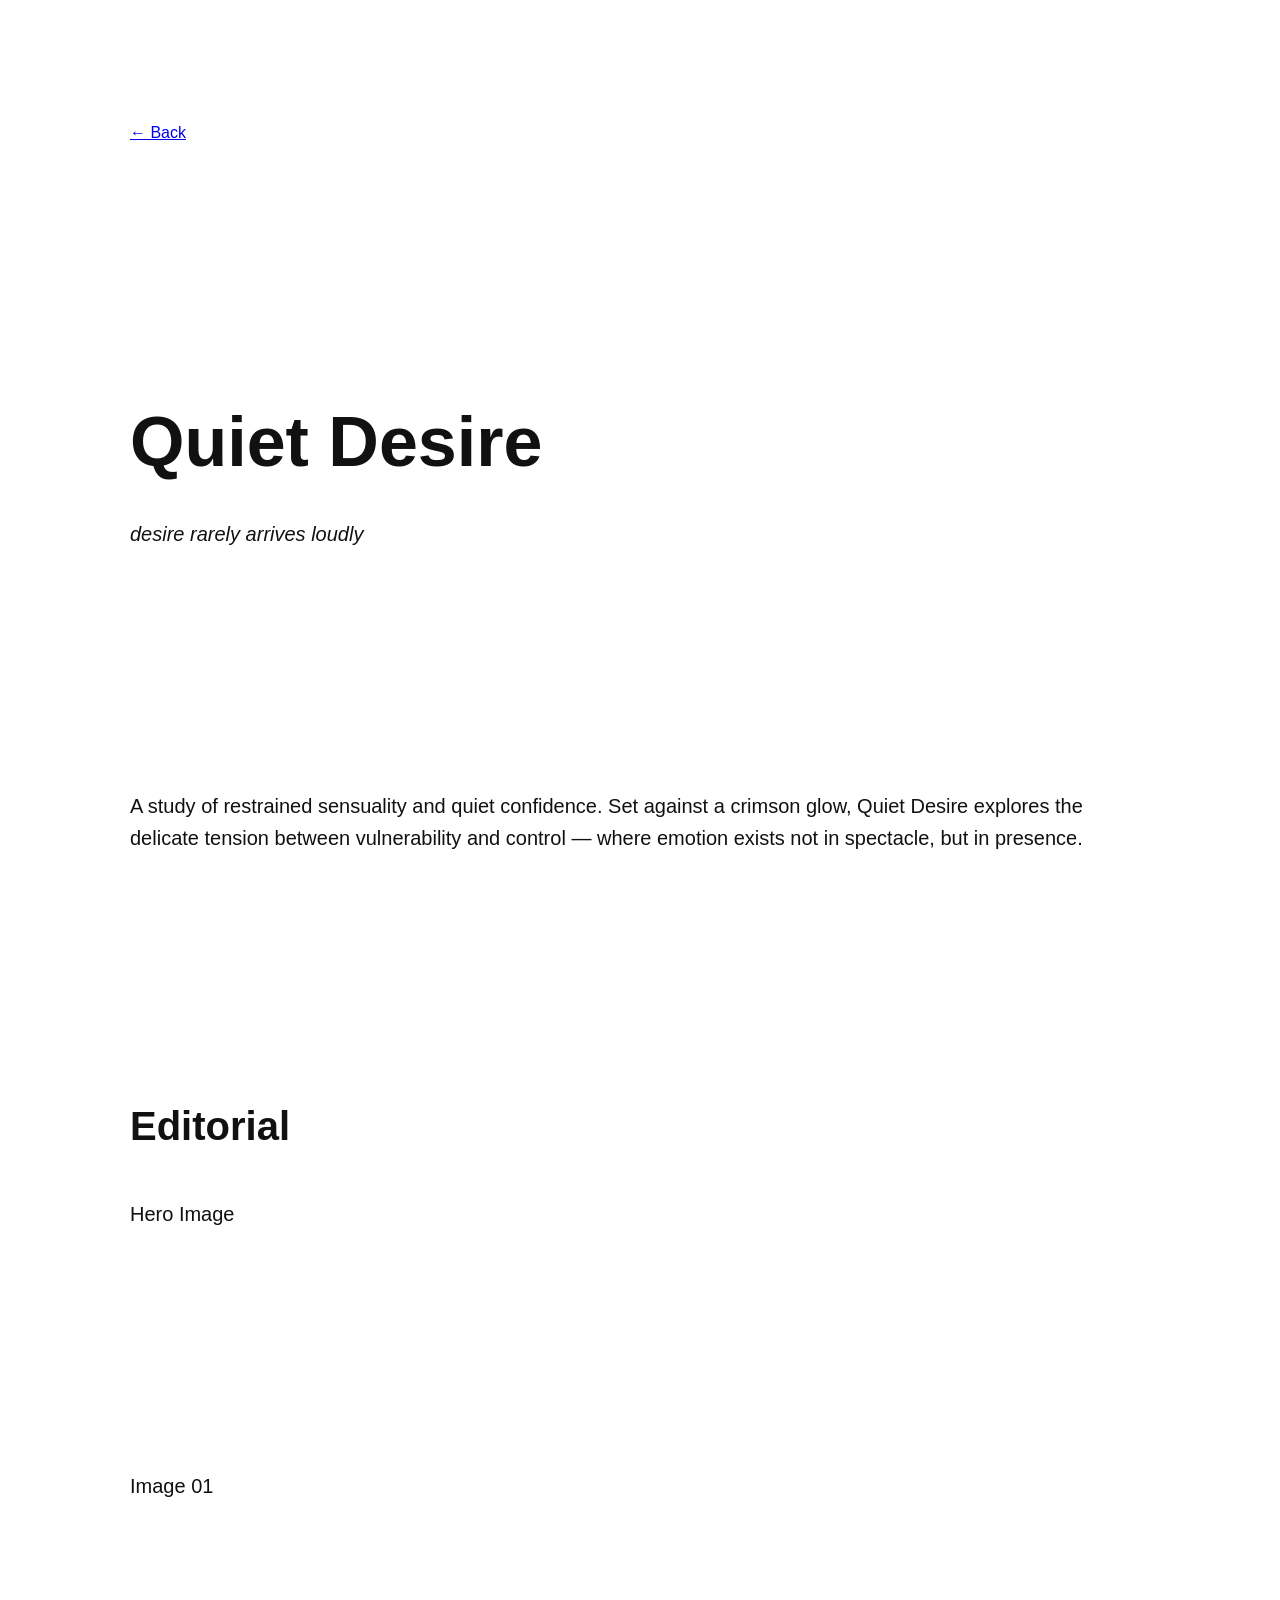
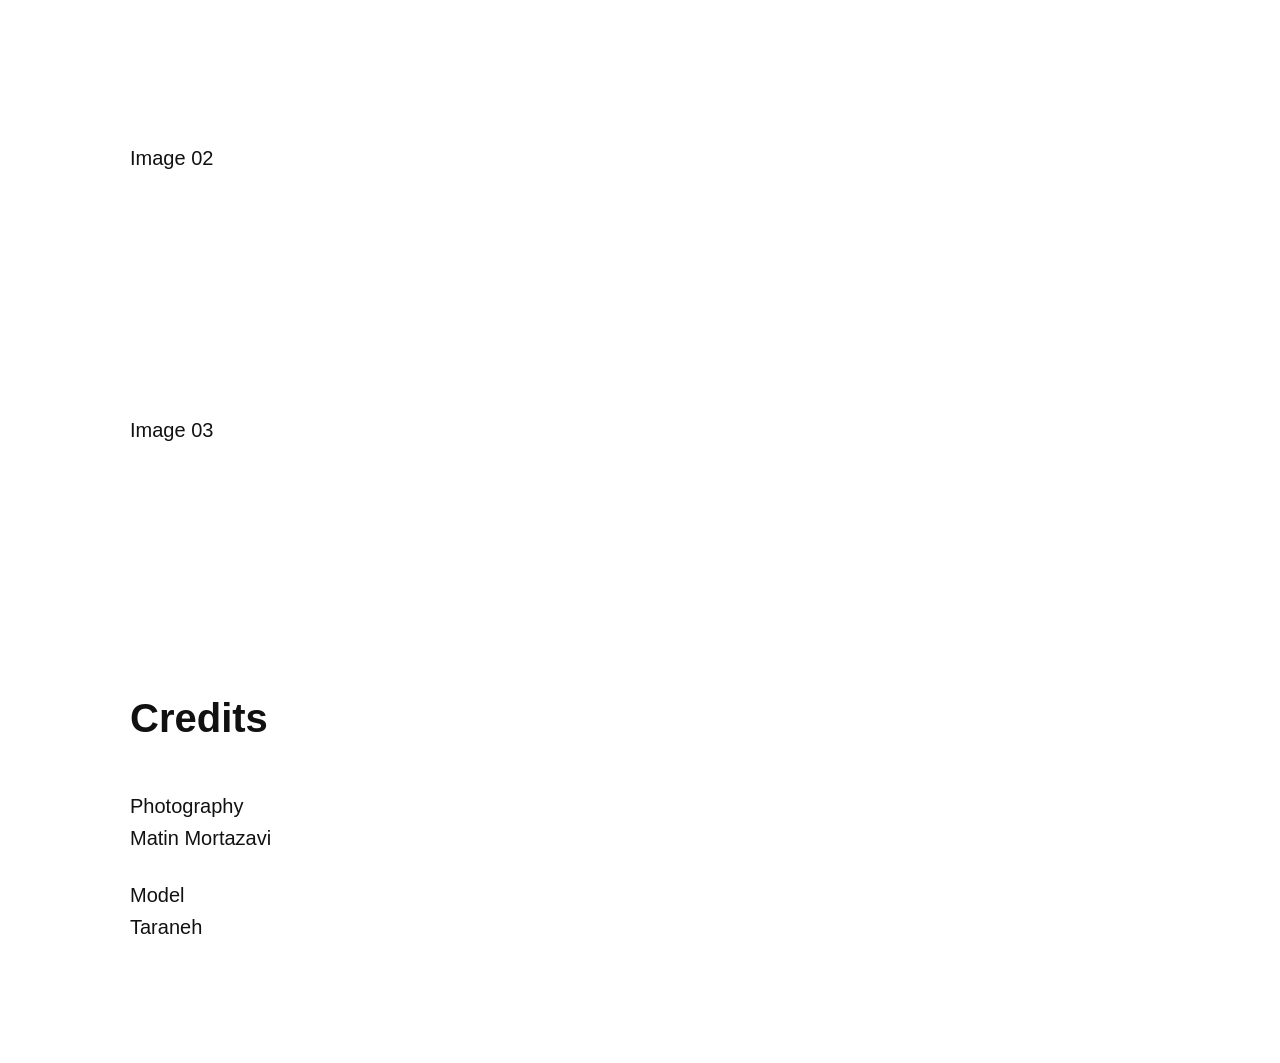
==== projects/quiet-desire.html @ 93c582f3 "Build Quiet Desire page Create the first editorial project layout." ====
<!DOCTYPE html>
<html lang="en">

<head>

<meta charset="UTF-8">

<meta name="viewport" content="width=device-width, initial-scale=1.0">

<title>Quiet Desire</title>

<link rel="stylesheet" href="../style.css">

</head>

<body>

<section>

<a href="../index.html">← Back</a>

</section>

<section>

<h1>Quiet Desire</h1>

<p><em>desire rarely arrives loudly</em></p>

</section>

<section>

<p>

A study of restrained sensuality and quiet confidence.

Set against a crimson glow, Quiet Desire explores the delicate tension between vulnerability and control — where emotion exists not in spectacle, but in presence.

</p>

</section>

<section>

<h2>Editorial</h2>

<p>
Hero Image
</p>

</section>

<section>

<p>
Image 01
</p>

</section>

<section>

<p>
Image 02
</p>

</section>

<section>

<p>
Image 03
</p>

</section>

<section>

<h2>Credits</h2>

<p>

Photography<br>
Matin Mortazavi

</p>

<br>

<p>

Model<br>
Taraneh

</p>

</section>

</body>

</html>
---- style.css ----
*{
    margin:0;
    padding:0;
    box-sizing:border-box;
}

body{
    background:#fff;
    color:#111;
    font-family:Arial, Helvetica, sans-serif;
    line-height:1.6;
}

section{
    max-width:1100px;
    margin:auto;
    padding:120px 40px;
}

h1{
    font-size:70px;
    margin-bottom:20px;
}

h2{
    font-size:40px;
    margin-bottom:40px;
}

p{
    font-size:20px;
}

.project{
    display:block;
    padding:20px 0;
    border-bottom:1px solid #ddd;
    color:#111;
    text-decoration:none;
    font-size:30px;
}

.project:hover{
    opacity:.5;
}
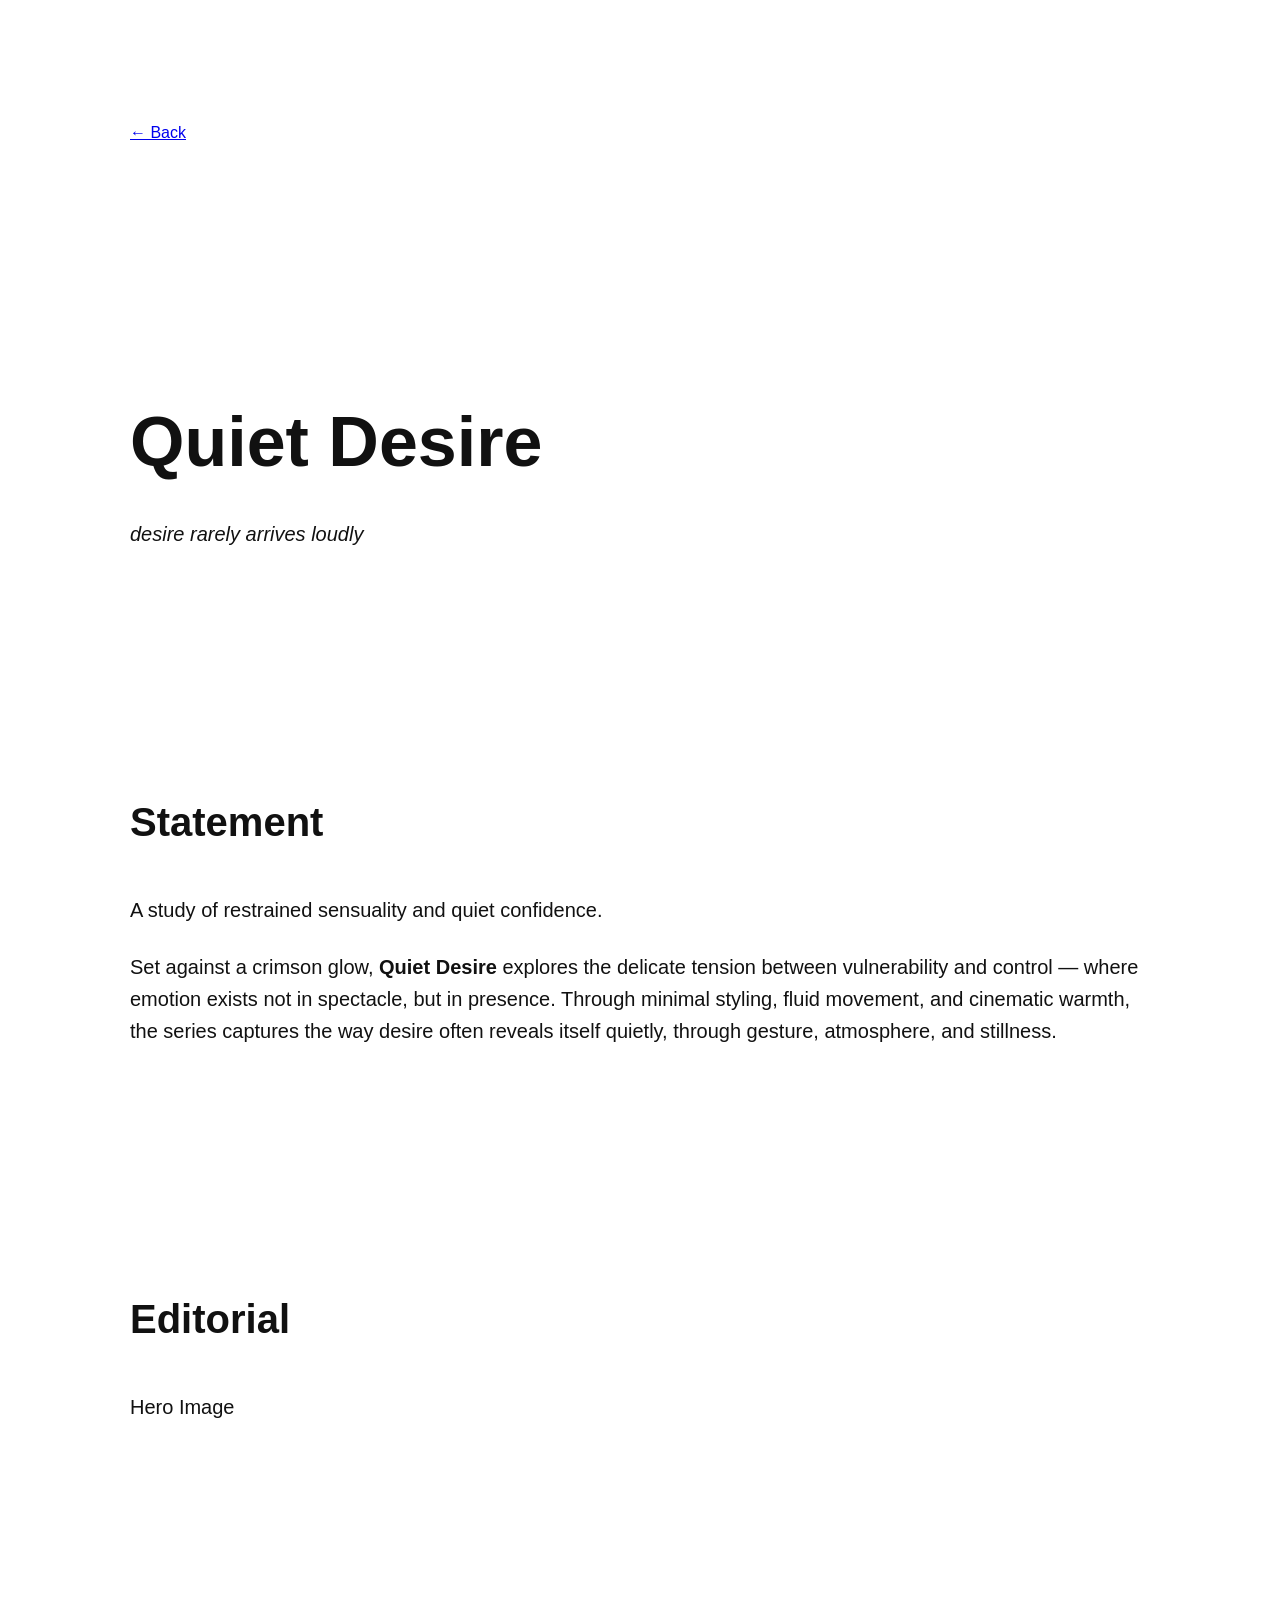
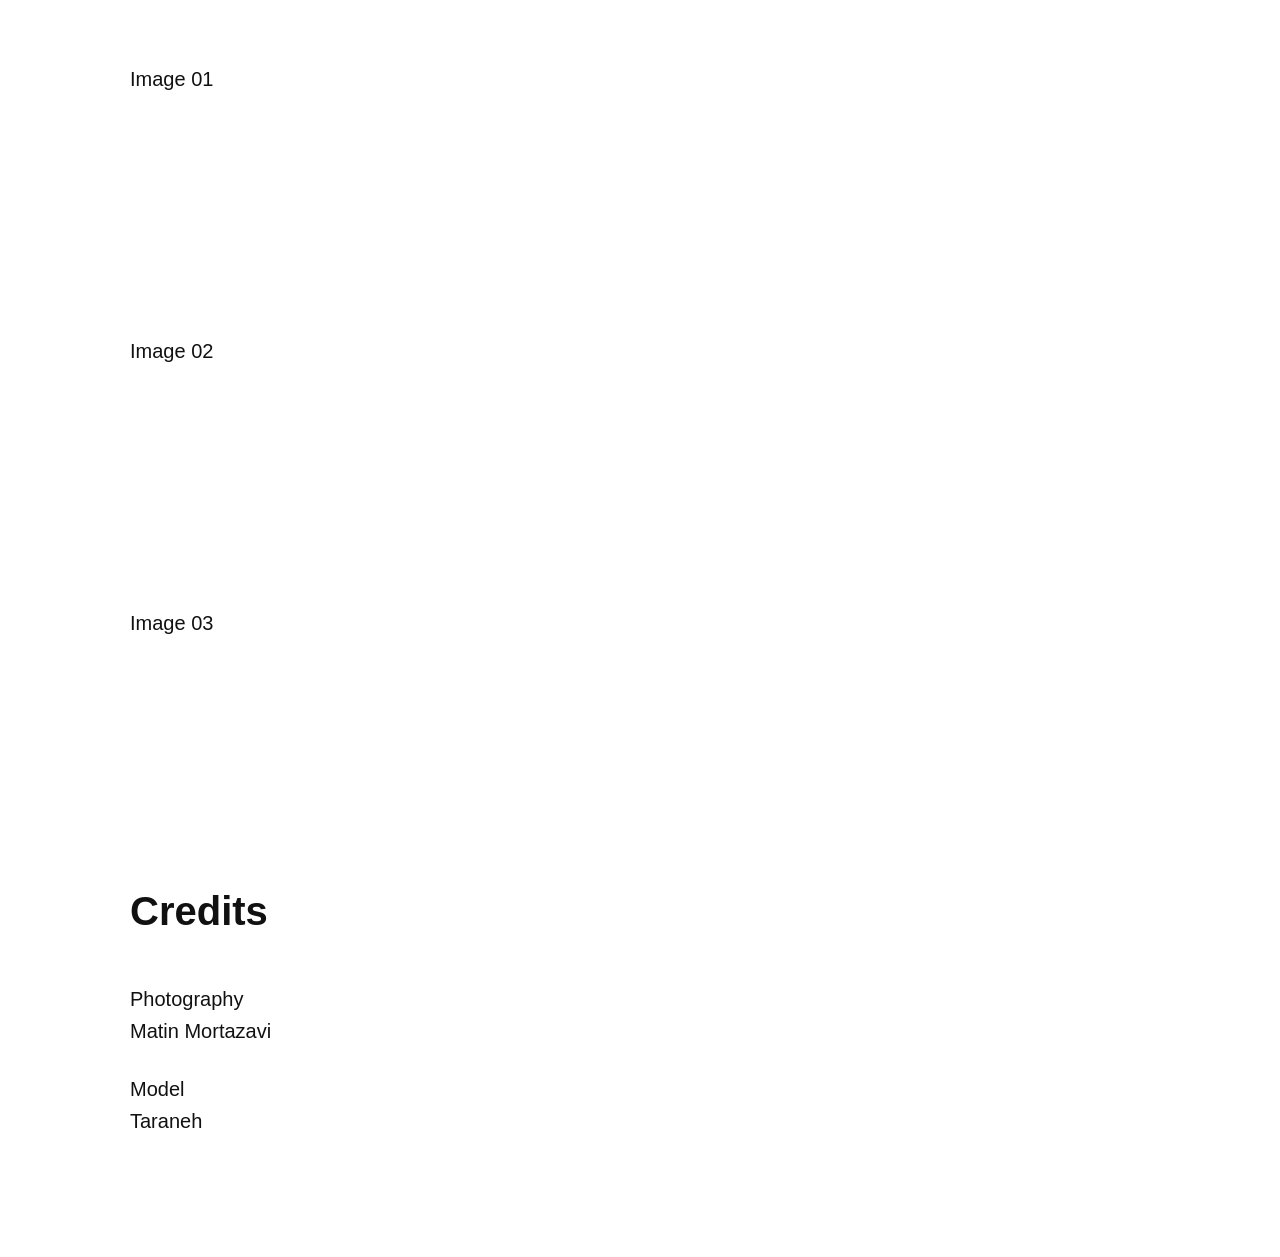
==== commit 13490997: "Update quiet-desire.html" ====
--- a/projects/quiet-desire.html
+++ b/projects/quiet-desire.html
@@ -31,11 +31,19 @@
 
 <section>
 
+<h2>Statement</h2>
+
 <p>
 
 A study of restrained sensuality and quiet confidence.
 
-Set against a crimson glow, Quiet Desire explores the delicate tension between vulnerability and control — where emotion exists not in spectacle, but in presence.
+</p>
+
+<br>
+
+<p>
+
+Set against a crimson glow, <strong>Quiet Desire</strong> explores the delicate tension between vulnerability and control — where emotion exists not in spectacle, but in presence. Through minimal styling, fluid movement, and cinematic warmth, the series captures the way desire often reveals itself quietly, through gesture, atmosphere, and stillness.
 
 </p>
 
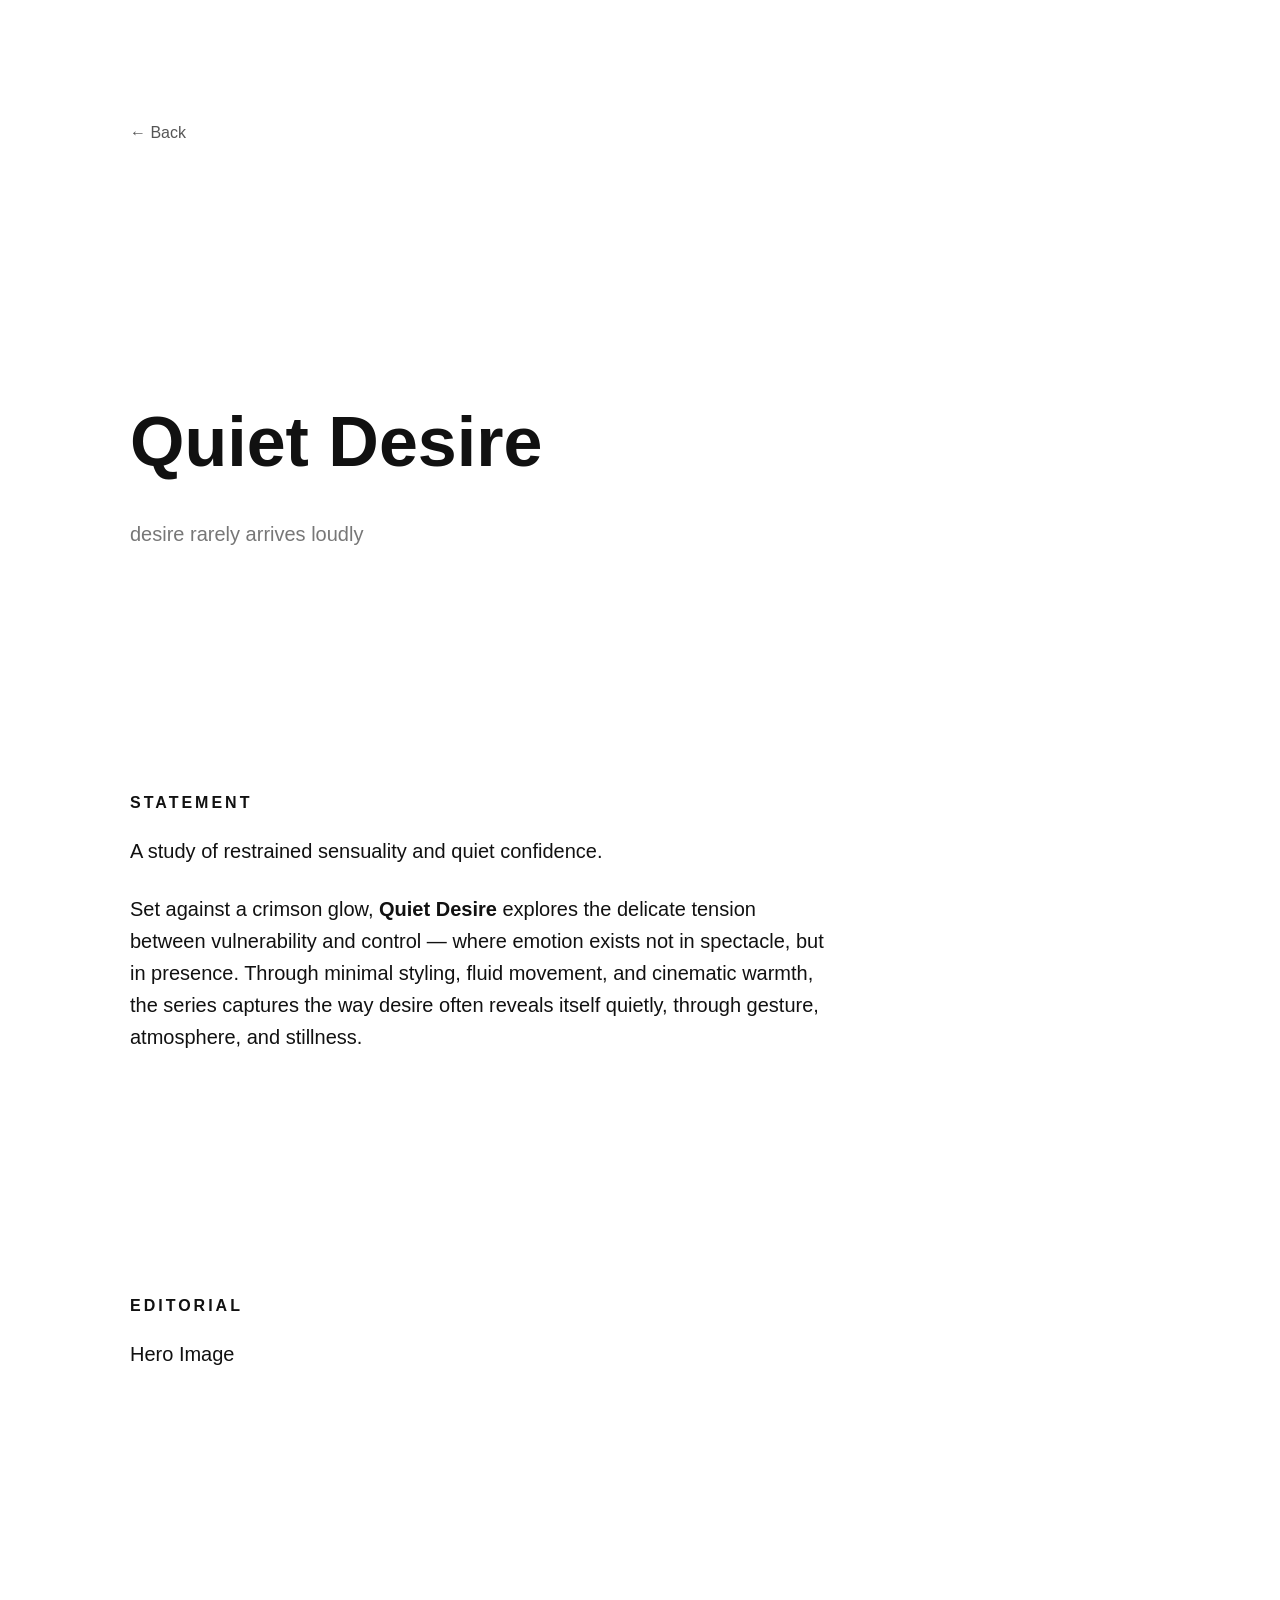
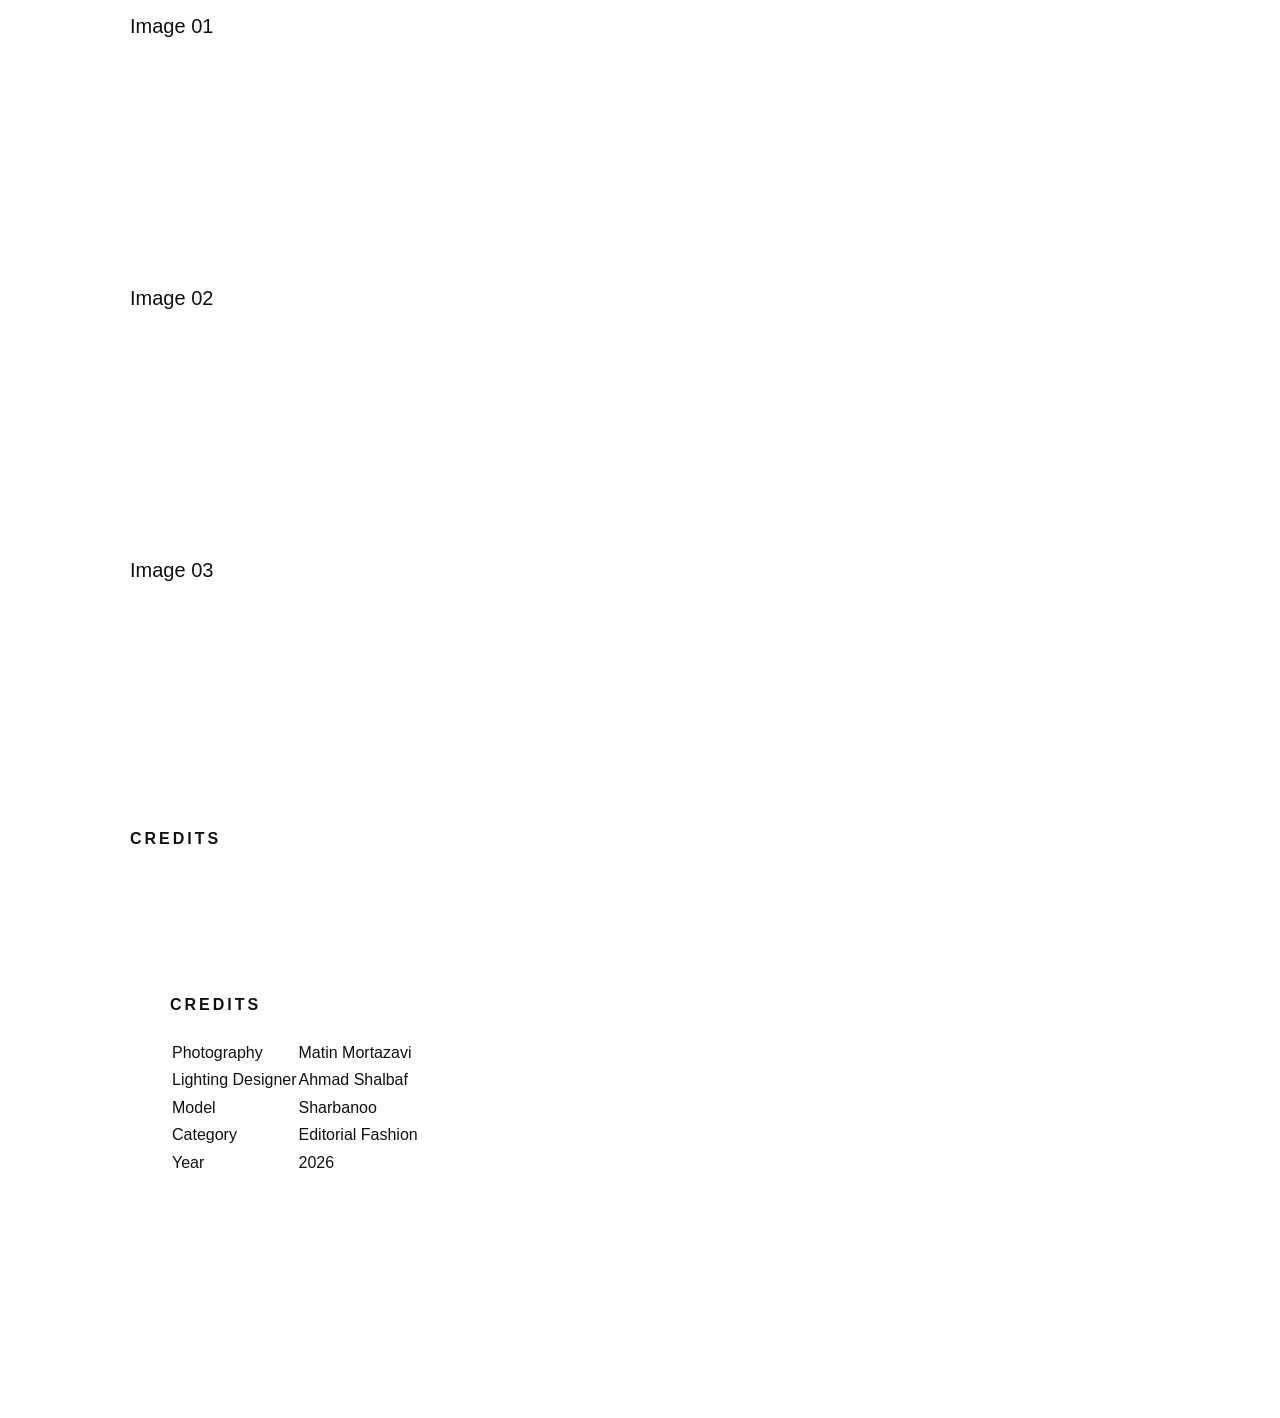
==== commit fbf4b272: "Update quiet-desire.html" ====
--- a/projects/quiet-desire.html
+++ b/projects/quiet-desire.html
@@ -87,21 +87,38 @@
 
 <h2>Credits</h2>
 
-<p>
+<section>
 
-Photography<br>
-Matin Mortazavi
+<h2>Credits</h2>
 
-</p>
+<table class="credits">
 
-<br>
+<tr>
+<td>Photography</td>
+<td>Matin Mortazavi</td>
+</tr>
 
-<p>
+  <tr>
+<td>Lighting Designer</td>
+<td>Ahmad Shalbaf</td>
+</tr>
 
-Model<br>
-Taraneh
+<tr>
+<td>Model</td>
+<td>Sharbanoo</td>
+</tr>
 
-</p>
+<tr>
+<td>Category</td>
+<td>Editorial Fashion</td>
+</tr>
+
+<tr>
+<td>Year</td>
+<td>2026</td>
+</tr>
+
+</table>
 
 </section>
 
--- a/style.css
+++ b/style.css
@@ -43,3 +43,32 @@
 .project:hover{
     opacity:.5;
 }
+
+h2{
+    font-size:16px;
+    text-transform:uppercase;
+    letter-spacing:3px;
+    margin-bottom:20px;
+}
+
+section p{
+    max-width:700px;
+}
+
+em{
+    color:#777;
+    font-style:normal;
+}
+
+strong{
+    font-weight:600;
+}
+
+section:first-child a{
+    text-decoration:none;
+    color:#555;
+}
+
+section:first-child a:hover{
+    color:#000;
+}
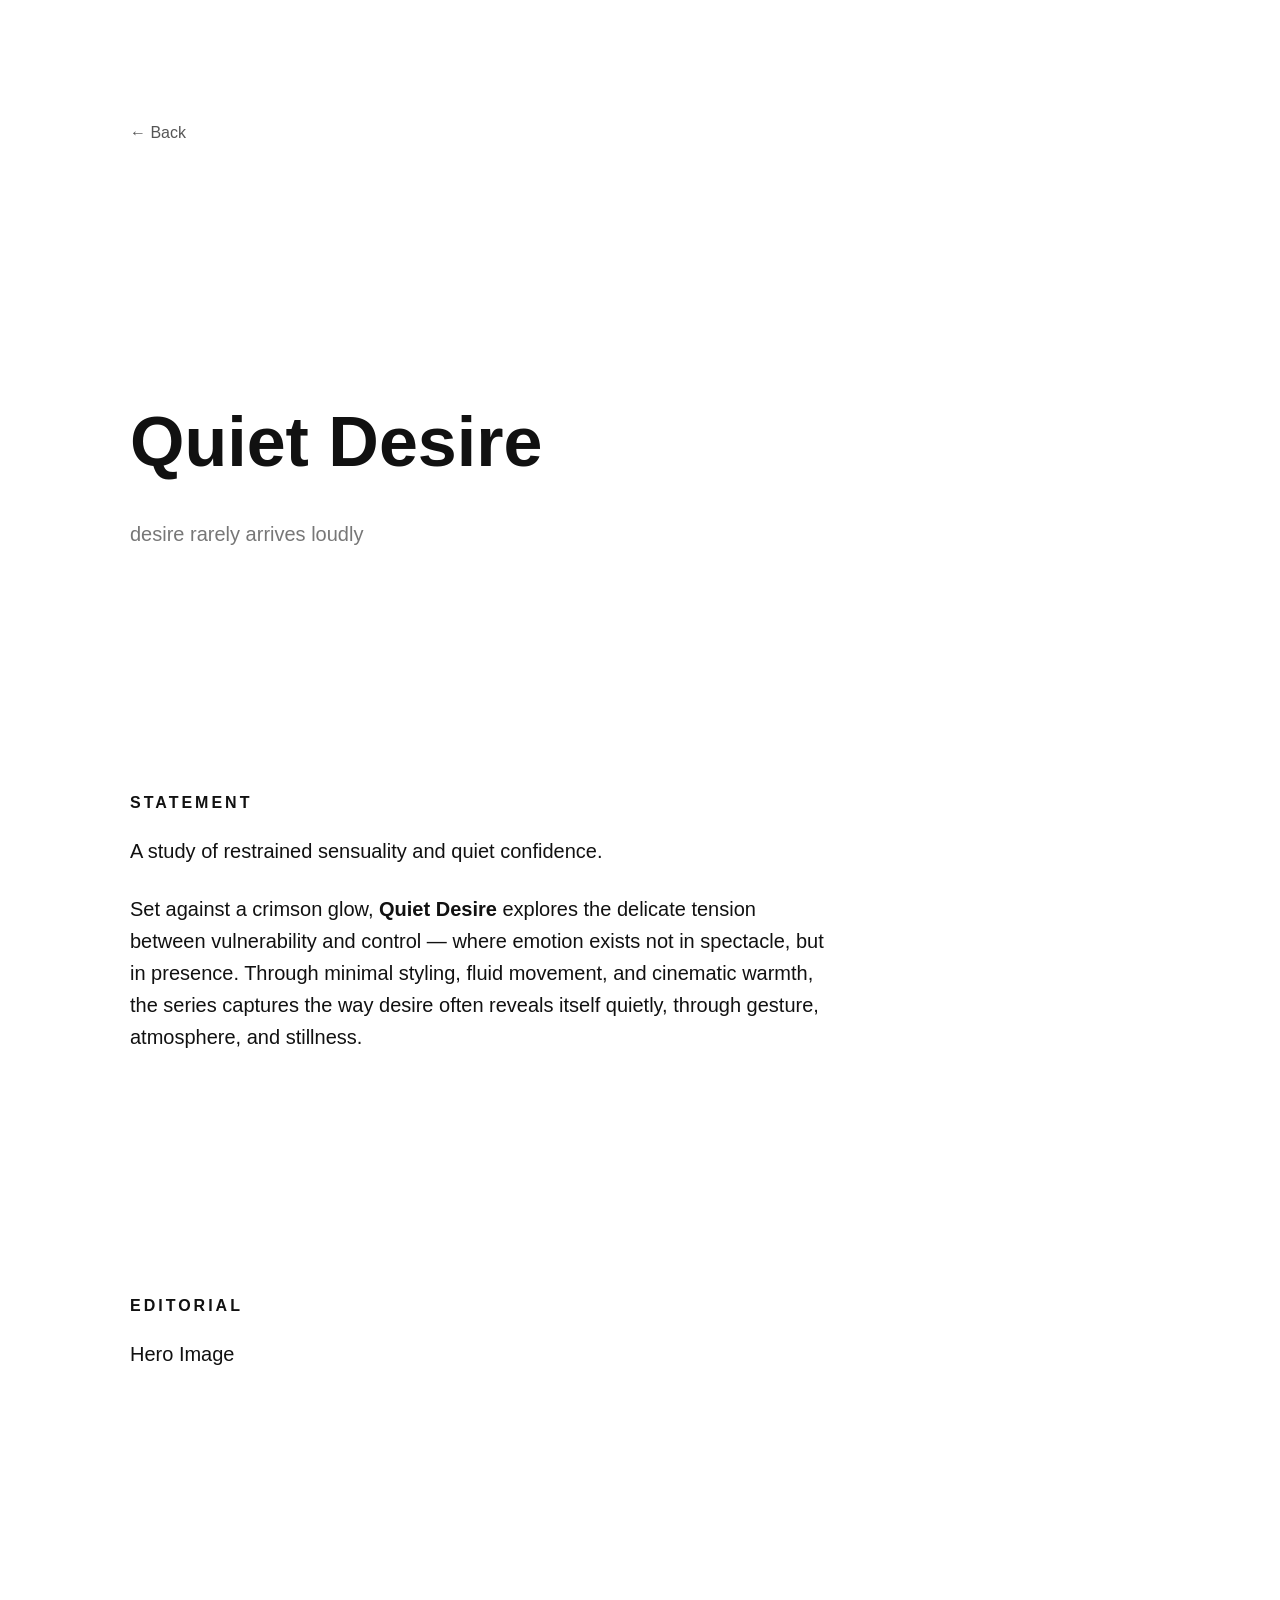
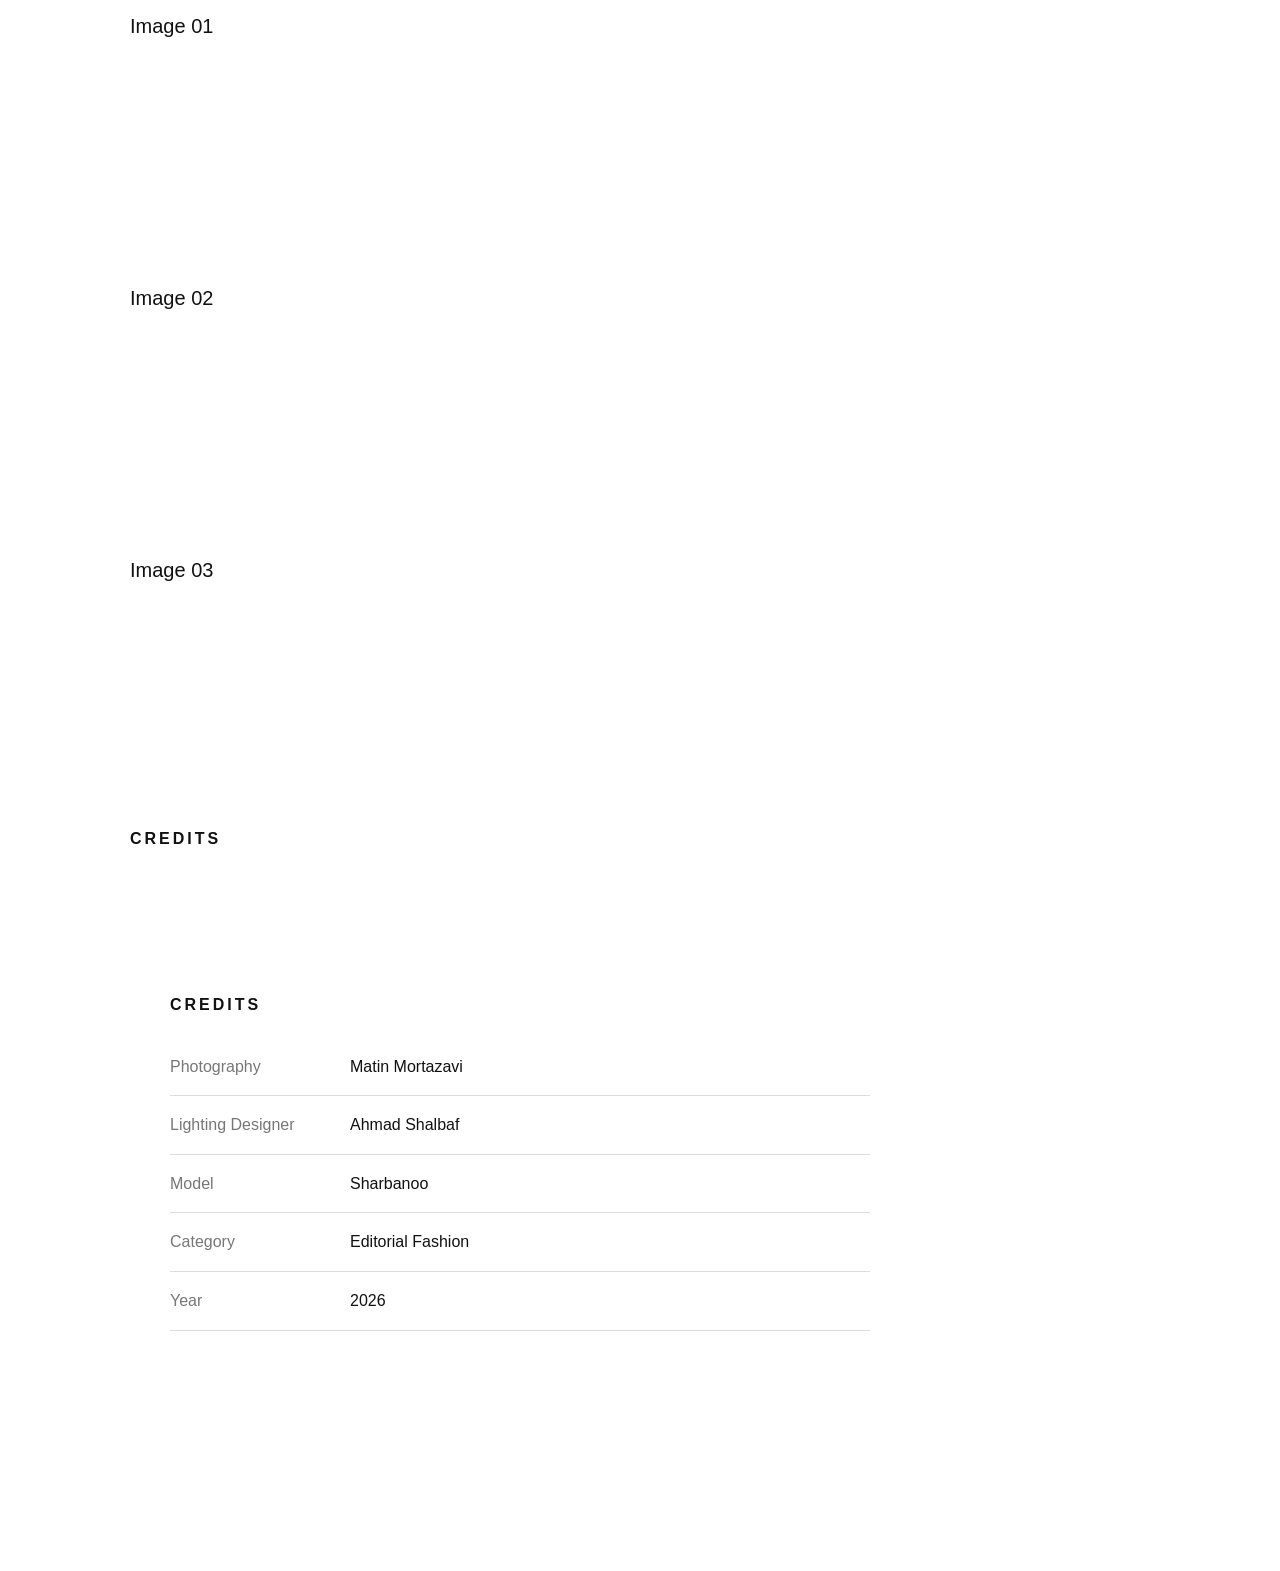
==== commit 4a54c382: "Update quiet-desire.html" ====
--- a/projects/quiet-desire.html
+++ b/projects/quiet-desire.html
@@ -98,7 +98,7 @@
 <td>Matin Mortazavi</td>
 </tr>
 
-  <tr>
+<tr>
 <td>Lighting Designer</td>
 <td>Ahmad Shalbaf</td>
 </tr>
--- a/style.css
+++ b/style.css
@@ -72,3 +72,19 @@
 section:first-child a:hover{
     color:#000;
 }
+
+.credits{
+    width:100%;
+    max-width:700px;
+    border-collapse:collapse;
+}
+
+.credits td{
+    padding:16px 0;
+    border-bottom:1px solid #ddd;
+}
+
+.credits td:first-child{
+    width:180px;
+    color:#777;
+}
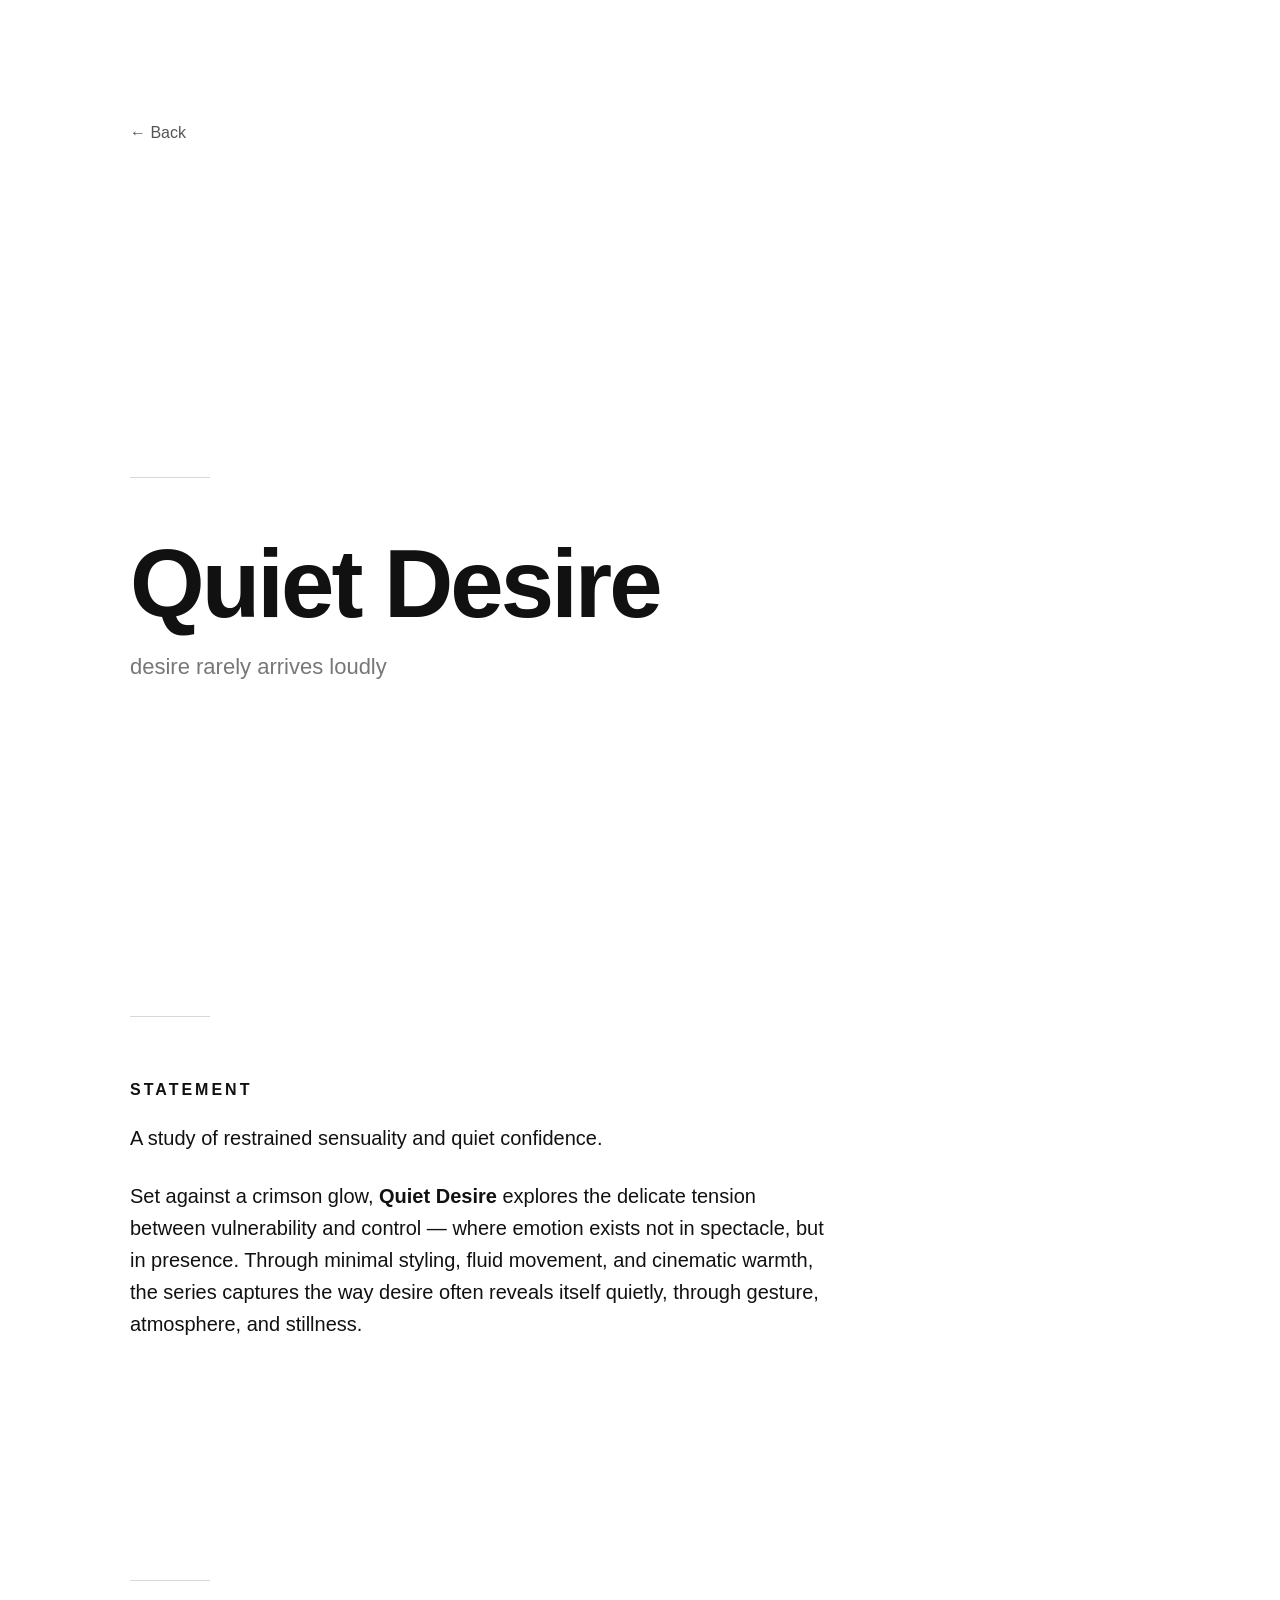
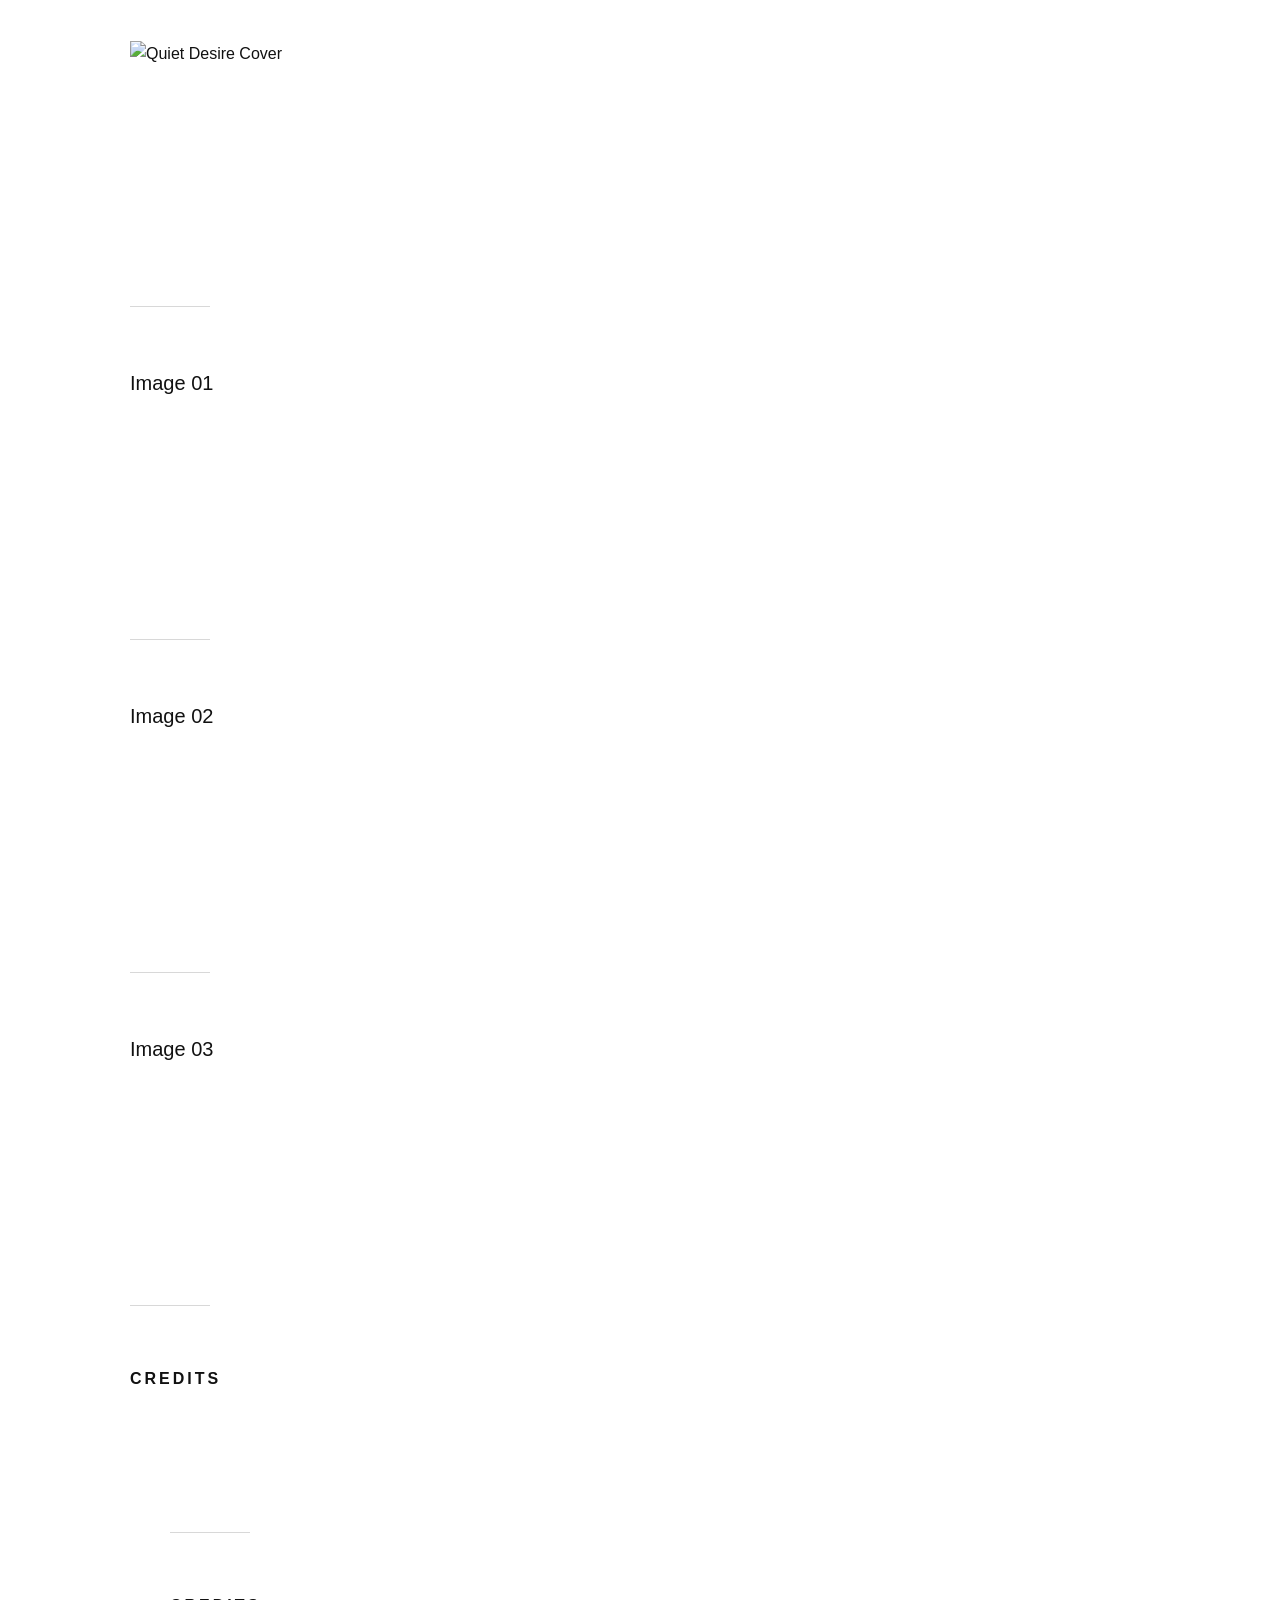
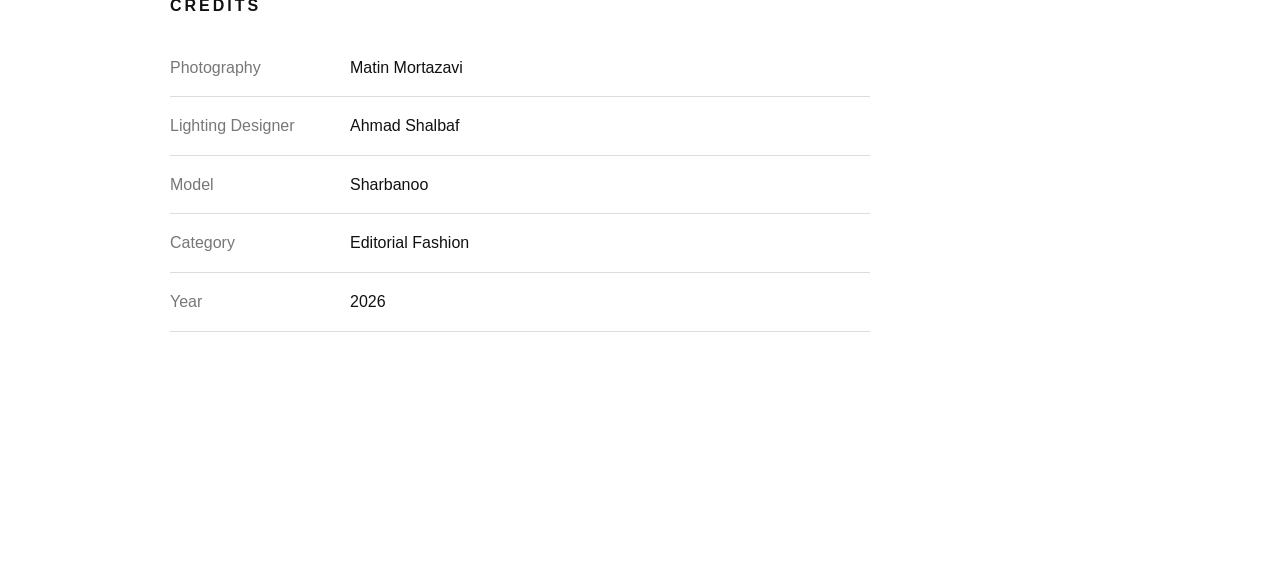
==== commit f7c91e21: "Update quiet-desire.html" ====
--- a/projects/quiet-desire.html
+++ b/projects/quiet-desire.html
@@ -51,11 +51,10 @@
 
 <section>
 
-<h2>Editorial</h2>
-
-<p>
-Hero Image
-</p>
+<img
+src="quiet-desire-cover.jpg"
+alt="Quiet Desire Cover"
+class="hero">
 
 </section>
 
--- a/style.css
+++ b/style.css
@@ -88,3 +88,53 @@
     width:180px;
     color:#777;
 }
+
+/* ---------- Quiet Desire Cover ---------- */
+
+section:nth-of-type(2){
+    min-height:70vh;
+
+    display:flex;
+    flex-direction:column;
+    justify-content:center;
+}
+
+section:nth-of-type(2) h1{
+
+    font-size:96px;
+    line-height:.95;
+
+    margin-bottom:20px;
+
+    letter-spacing:-3px;
+}
+
+section:nth-of-type(2) p{
+
+    font-size:22px;
+
+    color:#666;
+
+    font-style:italic;
+}
+
+/* ---------- Editorial Dividers ---------- */
+
+section{
+    position:relative;
+}
+
+section:not(:first-child)::before{
+
+    content:"";
+
+    display:block;
+
+    width:80px;
+
+    height:1px;
+
+    background:#d8d8d8;
+
+    margin-bottom:60px;
+}
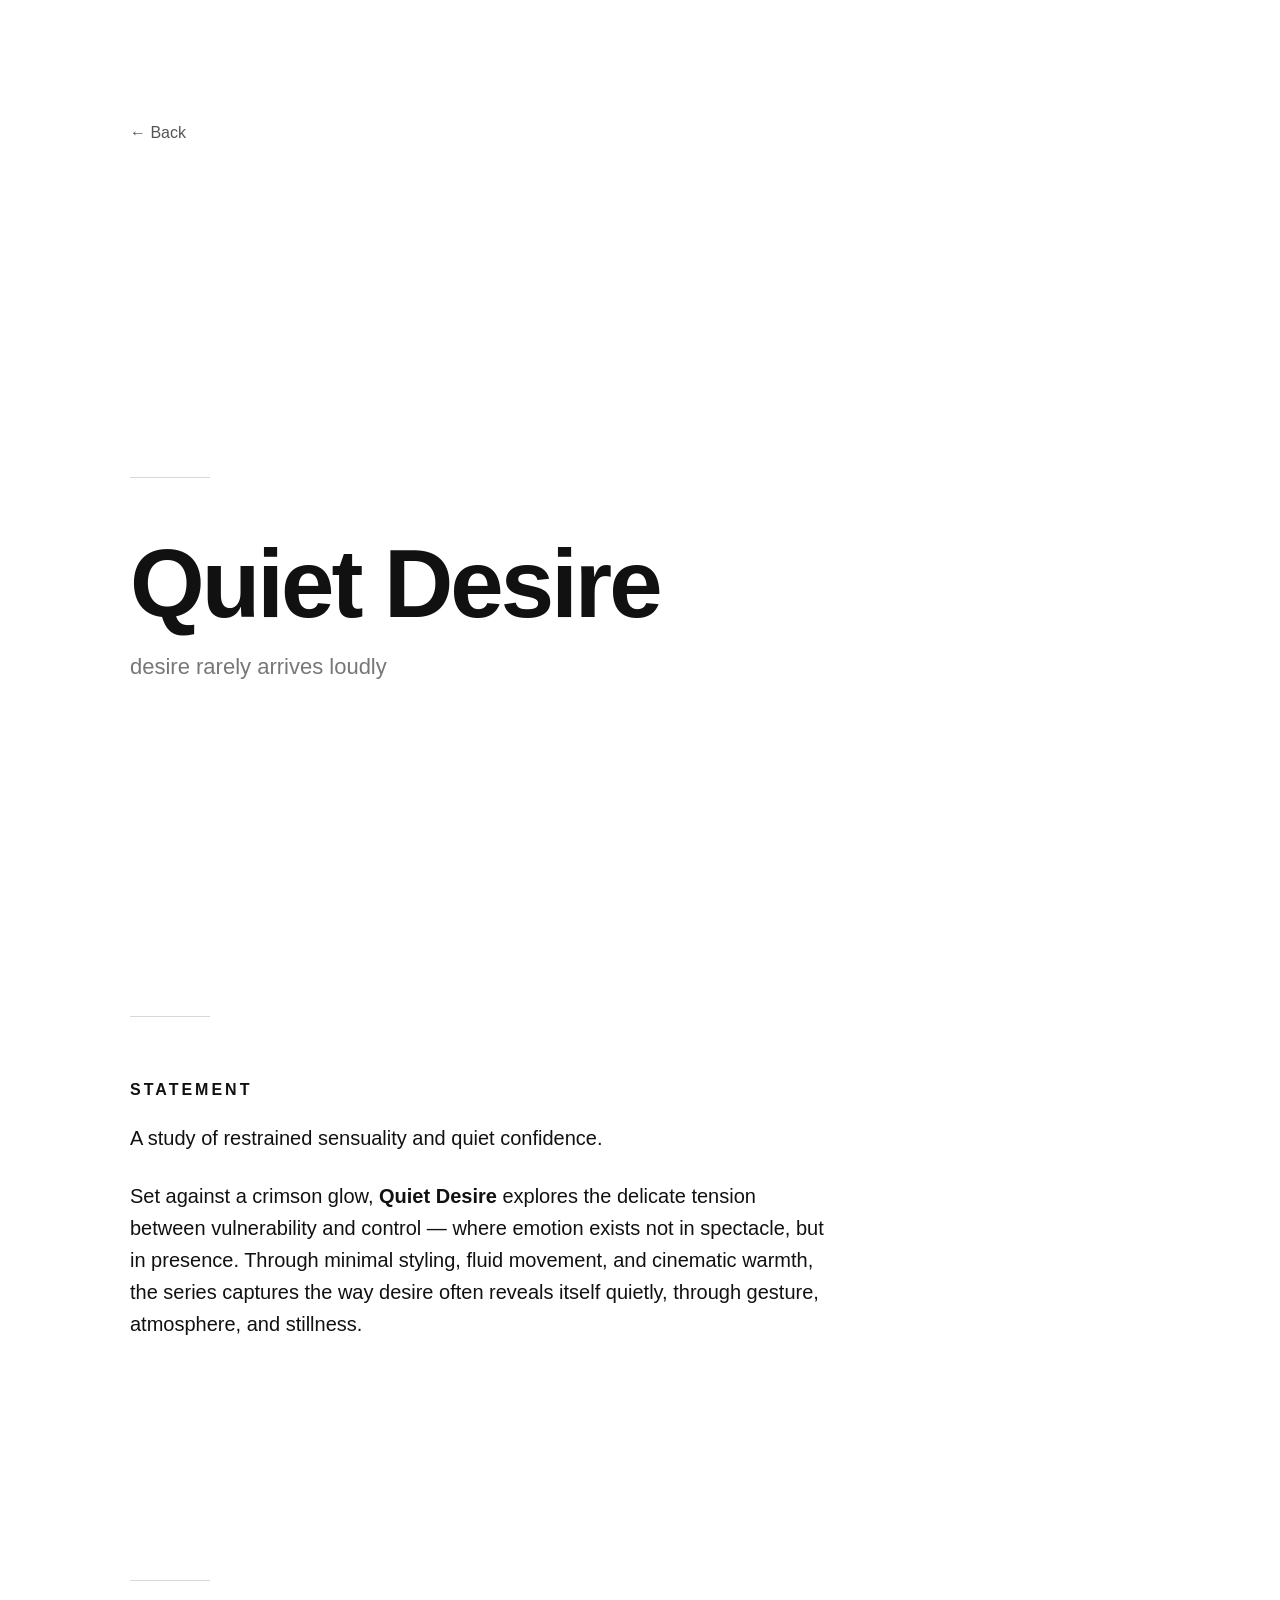
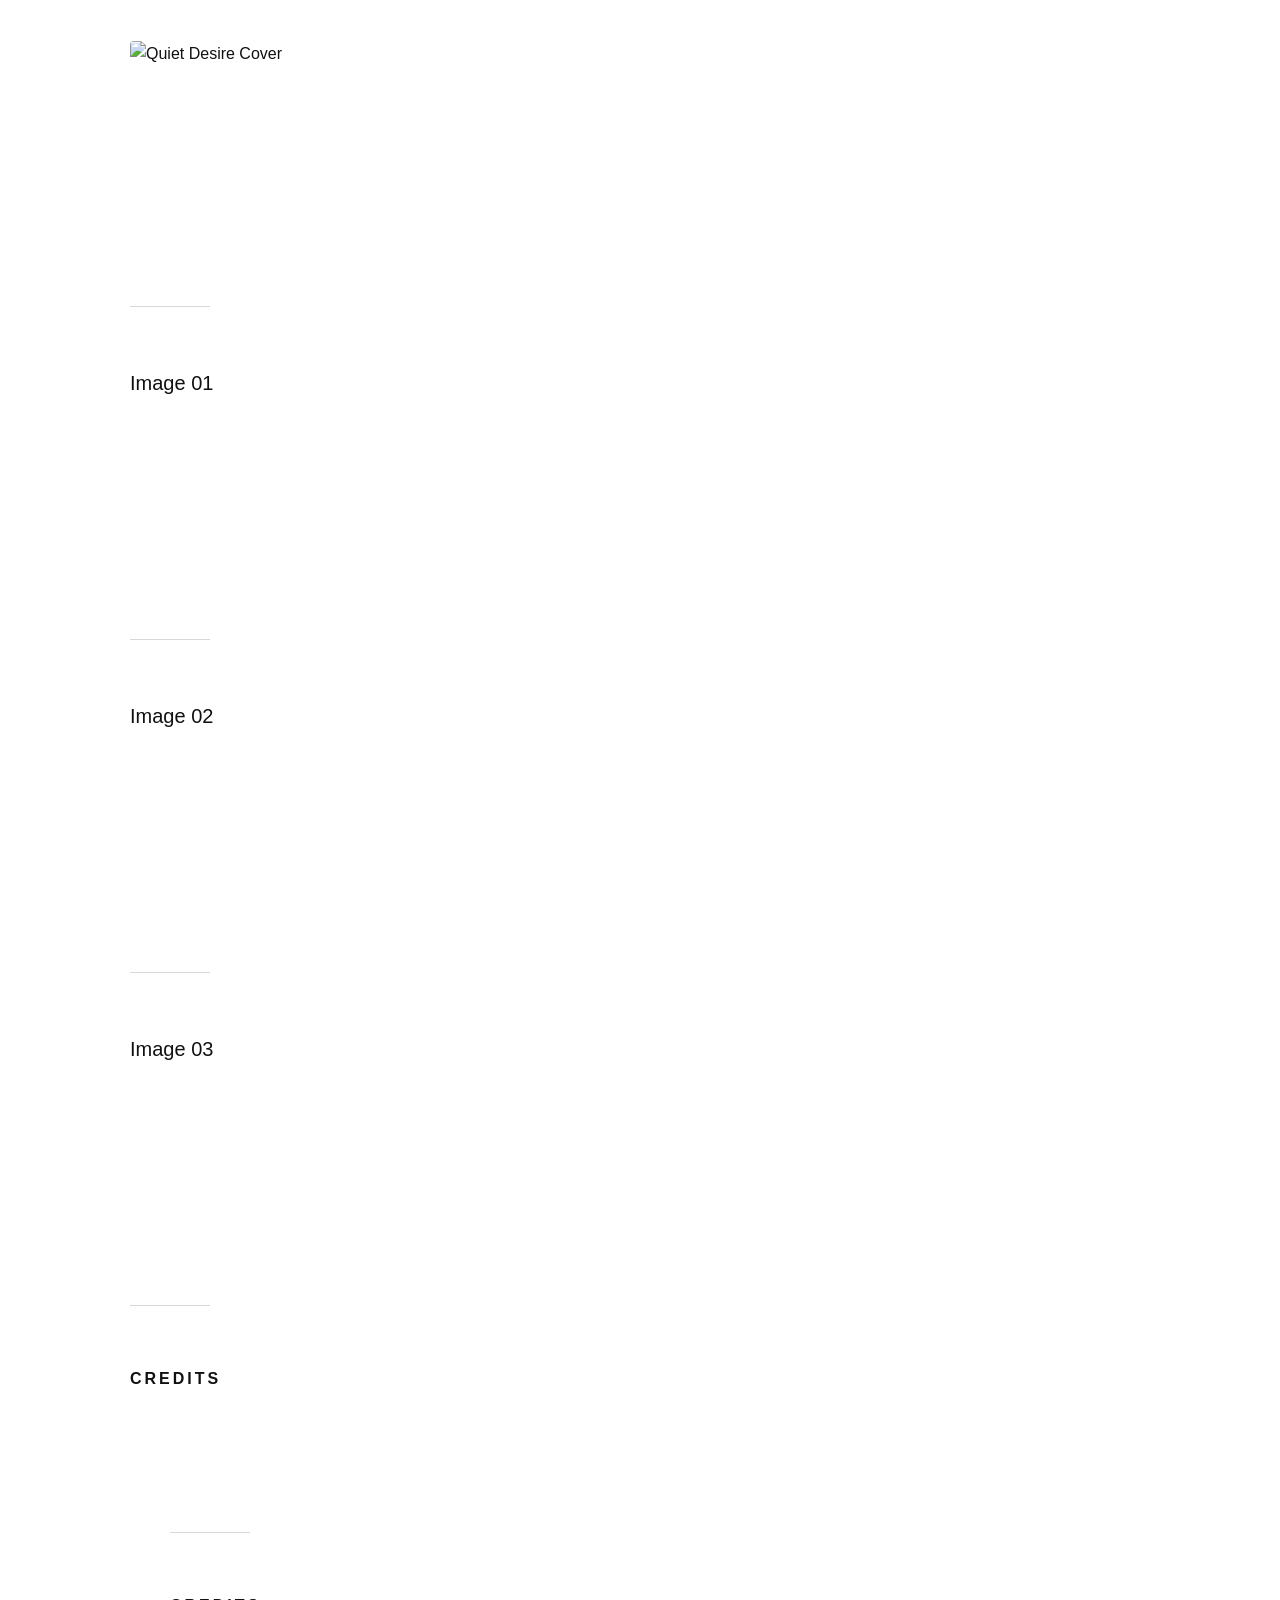
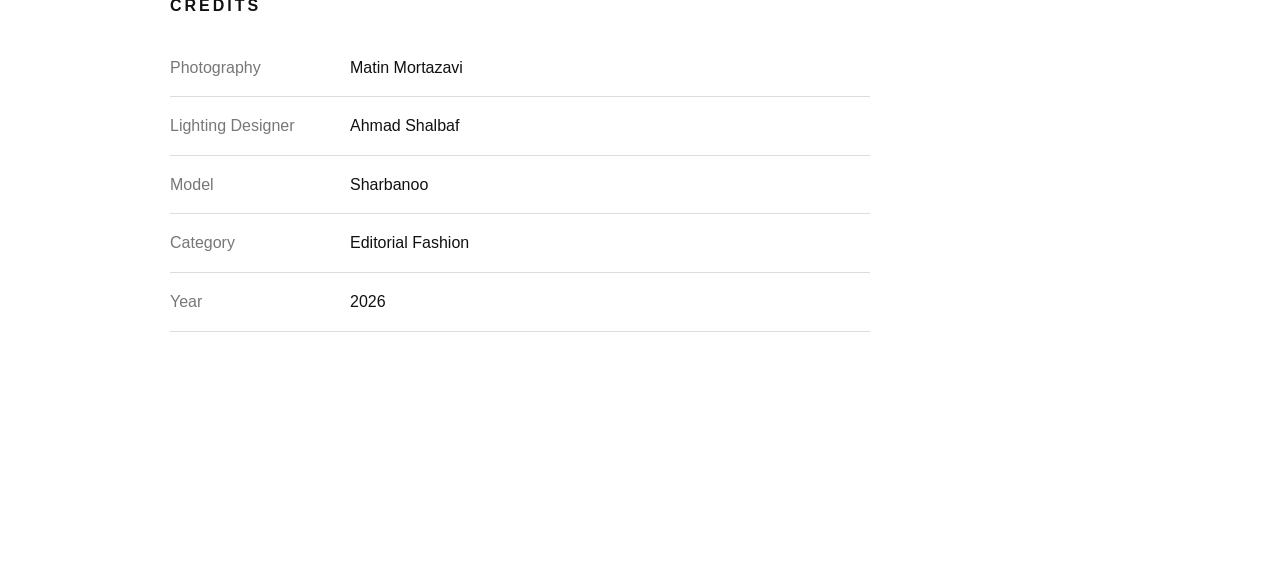
==== commit 4b4090e2: "Update quiet-desire.html" ====
--- a/projects/quiet-desire.html
+++ b/projects/quiet-desire.html
@@ -52,7 +52,7 @@
 <section>
 
 <img
-src="quiet-desire-cover.jpg"
+src="cover.jpg"
 alt="Quiet Desire Cover"
 class="hero">
 
--- a/style.css
+++ b/style.css
@@ -137,4 +137,14 @@
     background:#d8d8d8;
 
     margin-bottom:60px;
+ 
 }
+
+.hero{
+
+    width:100%;
+
+    display:block;
+
+    border-radius:4px;
+}
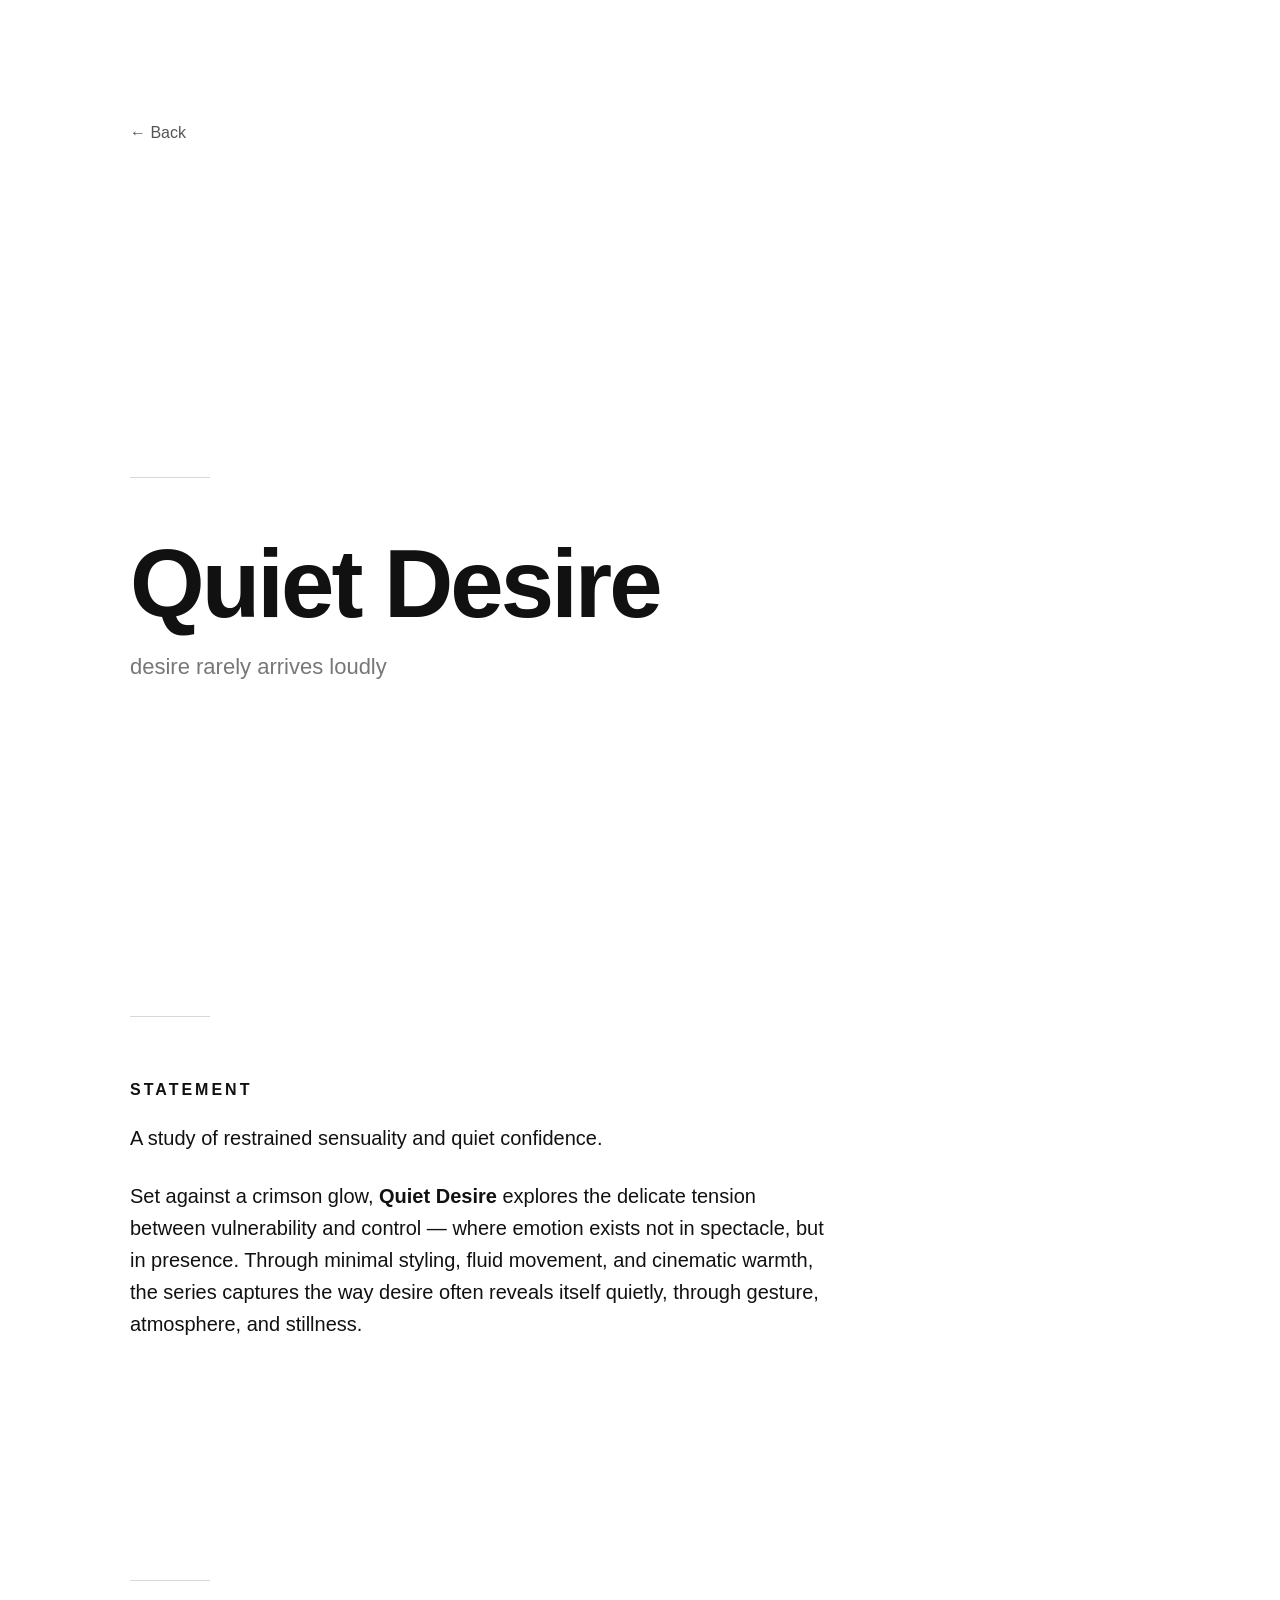
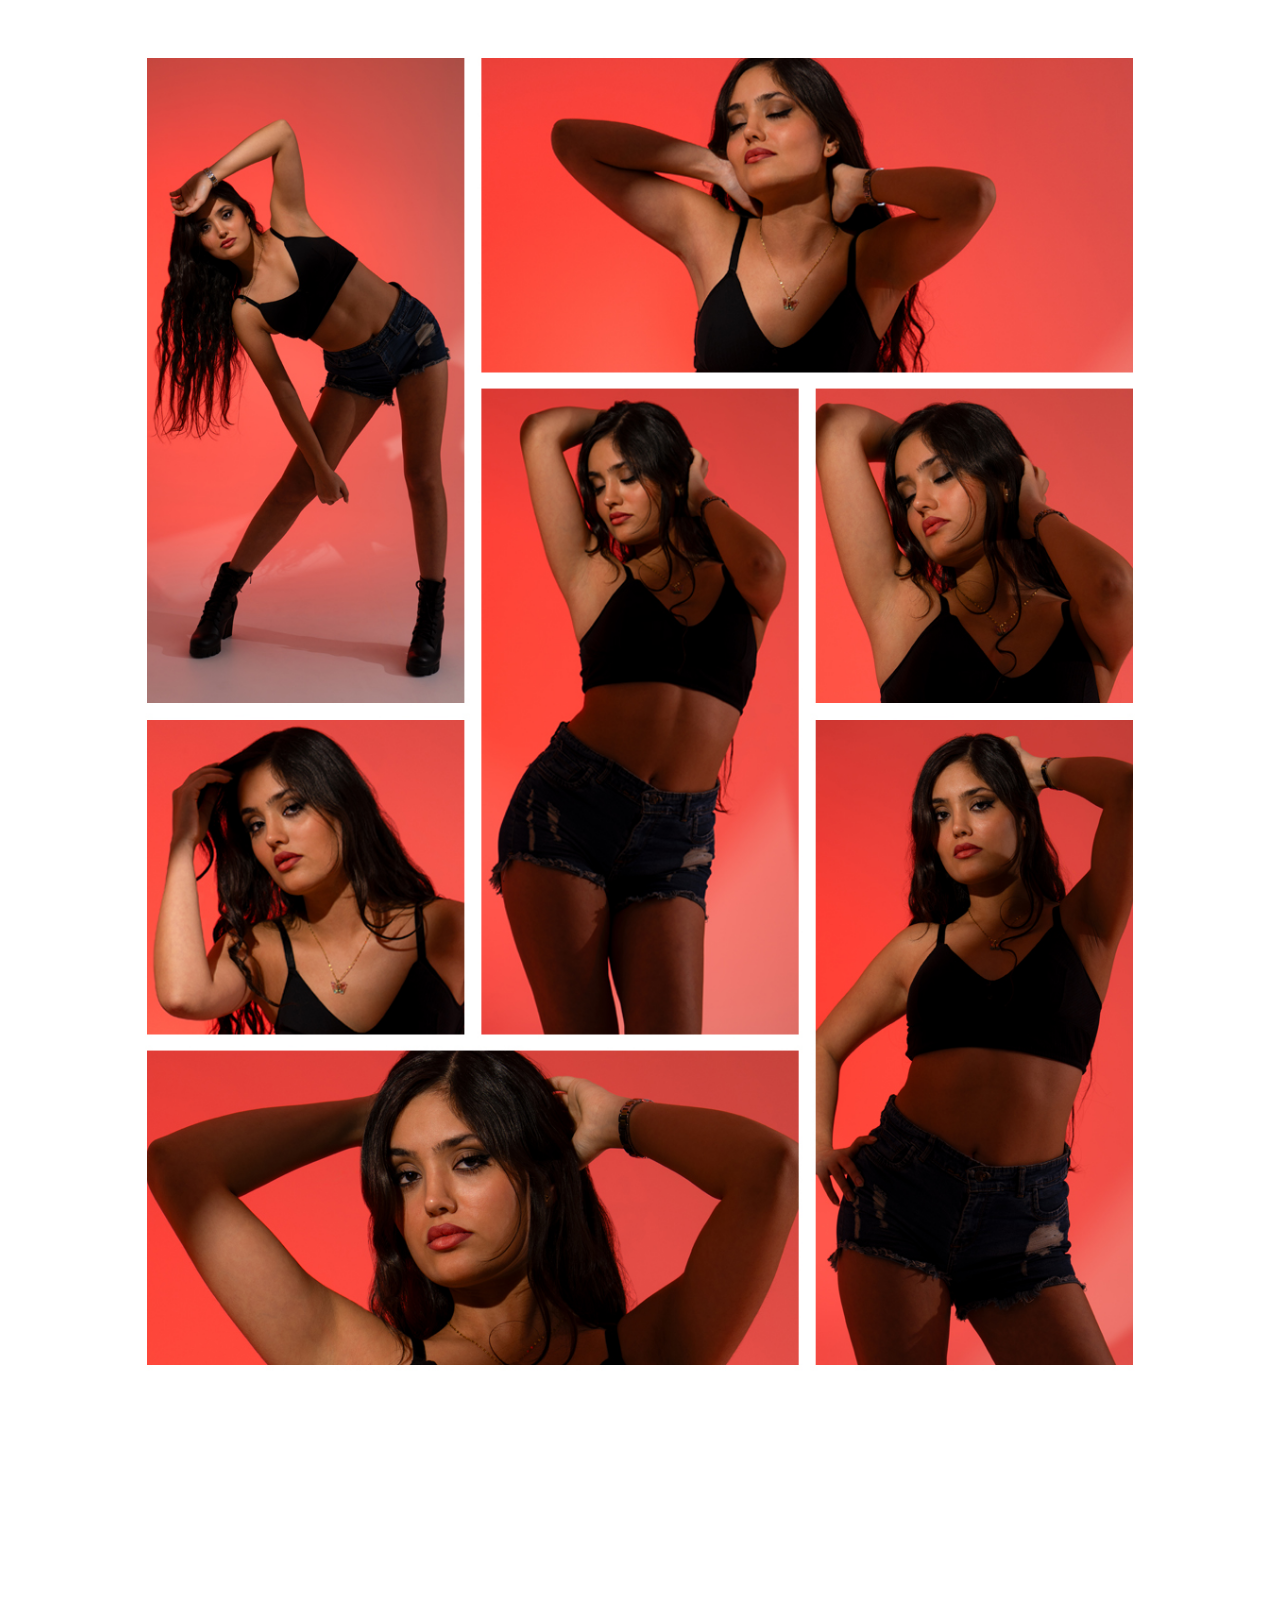
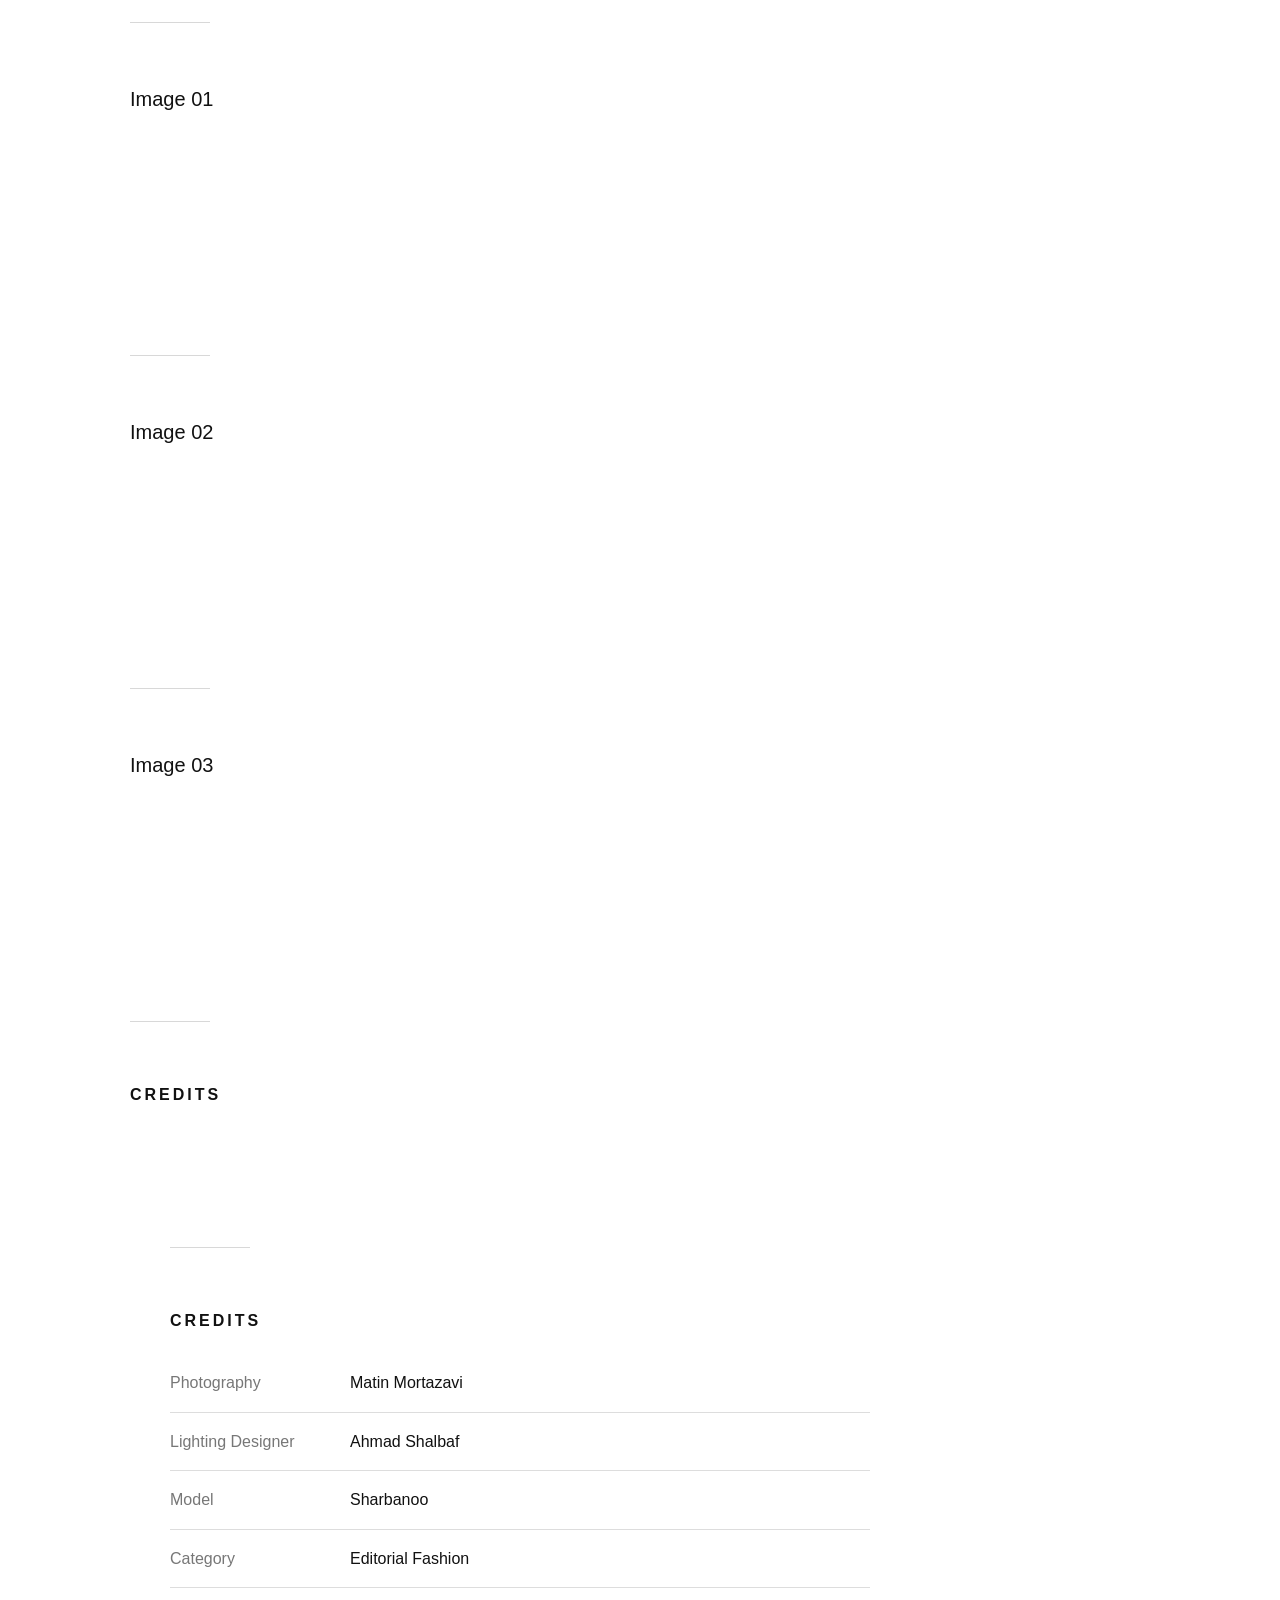
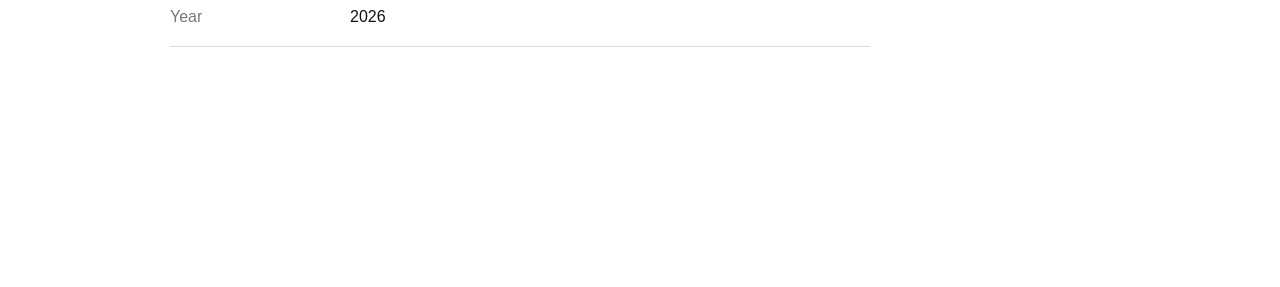
==== commit f7dd5c51: "Update quiet-desire.html" ====
--- a/projects/quiet-desire.html
+++ b/projects/quiet-desire.html
@@ -51,10 +51,7 @@
 
 <section>
 
-<img
-src="cover.jpg"
-alt="Quiet Desire Cover"
-class="hero">
+<img src="projects/cover.jpg" class="hero" alt="Quiet Desire Cover">
 
 </section>
 
